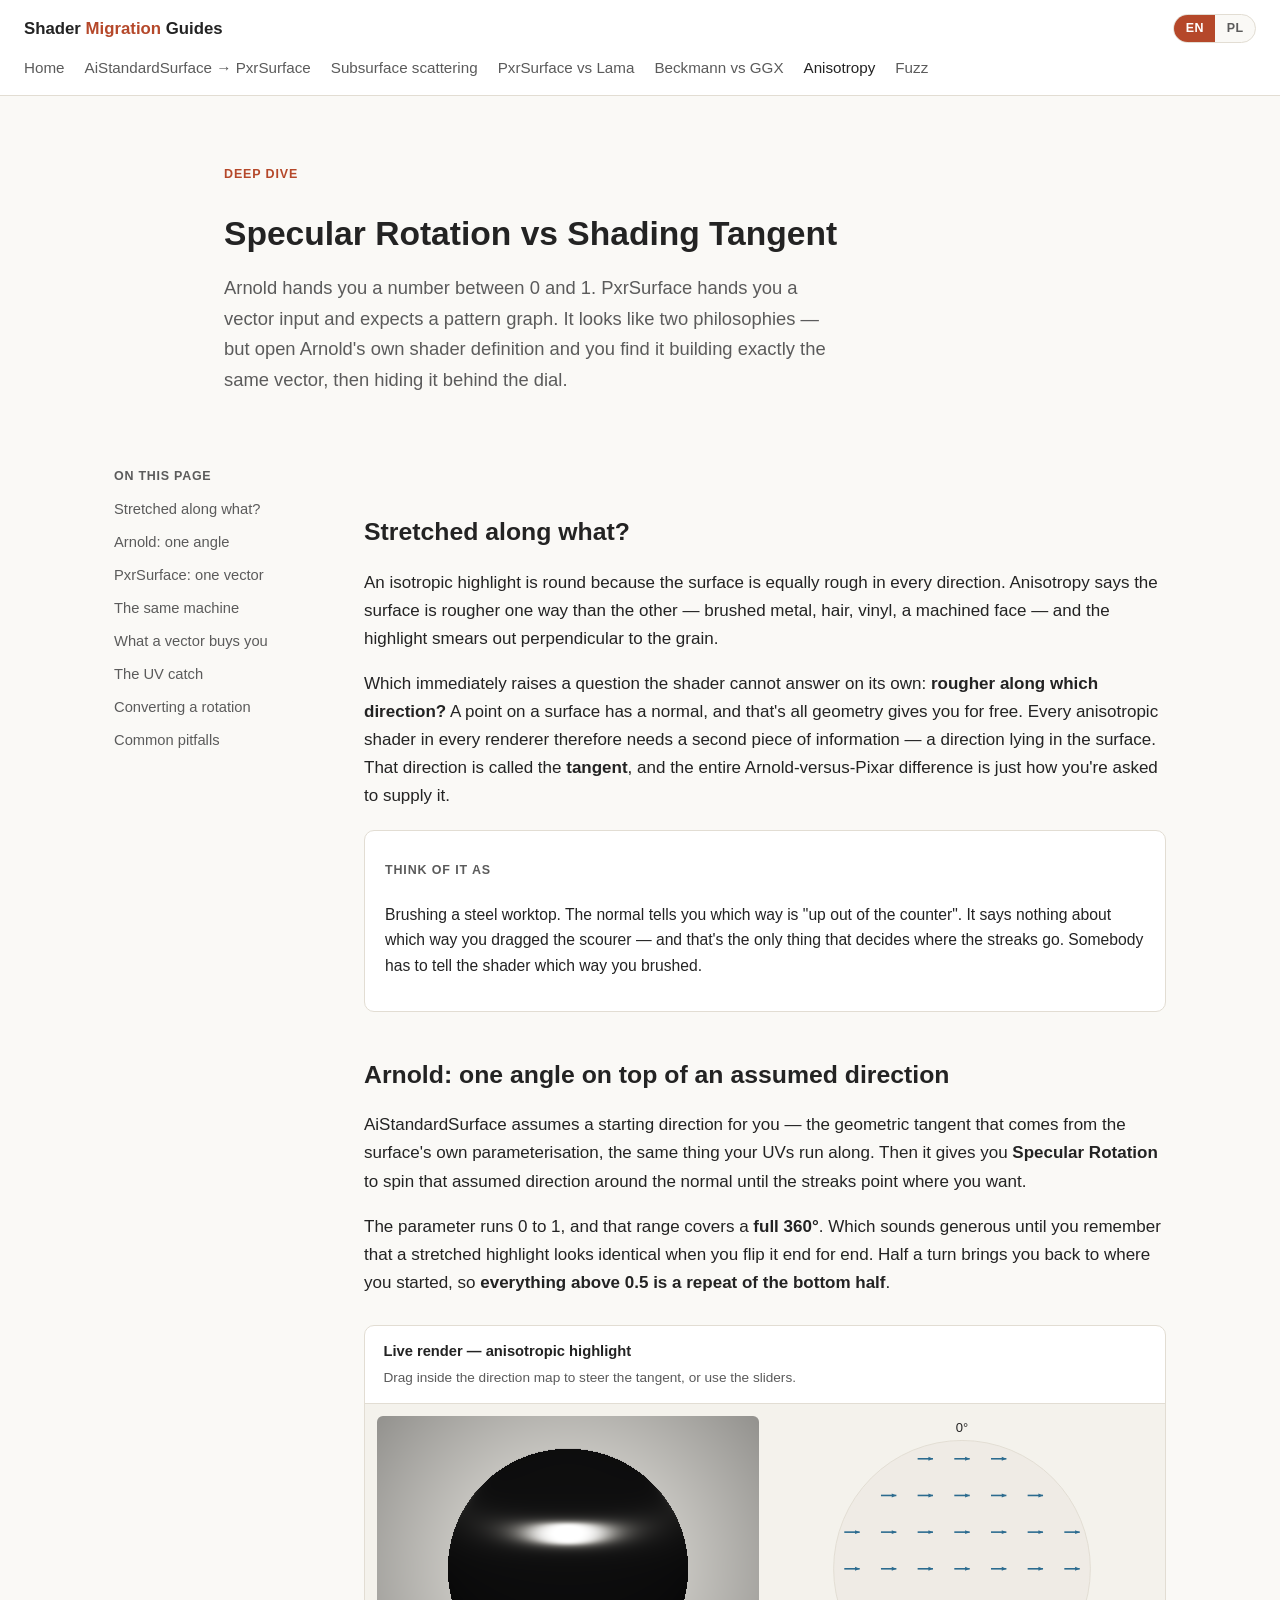
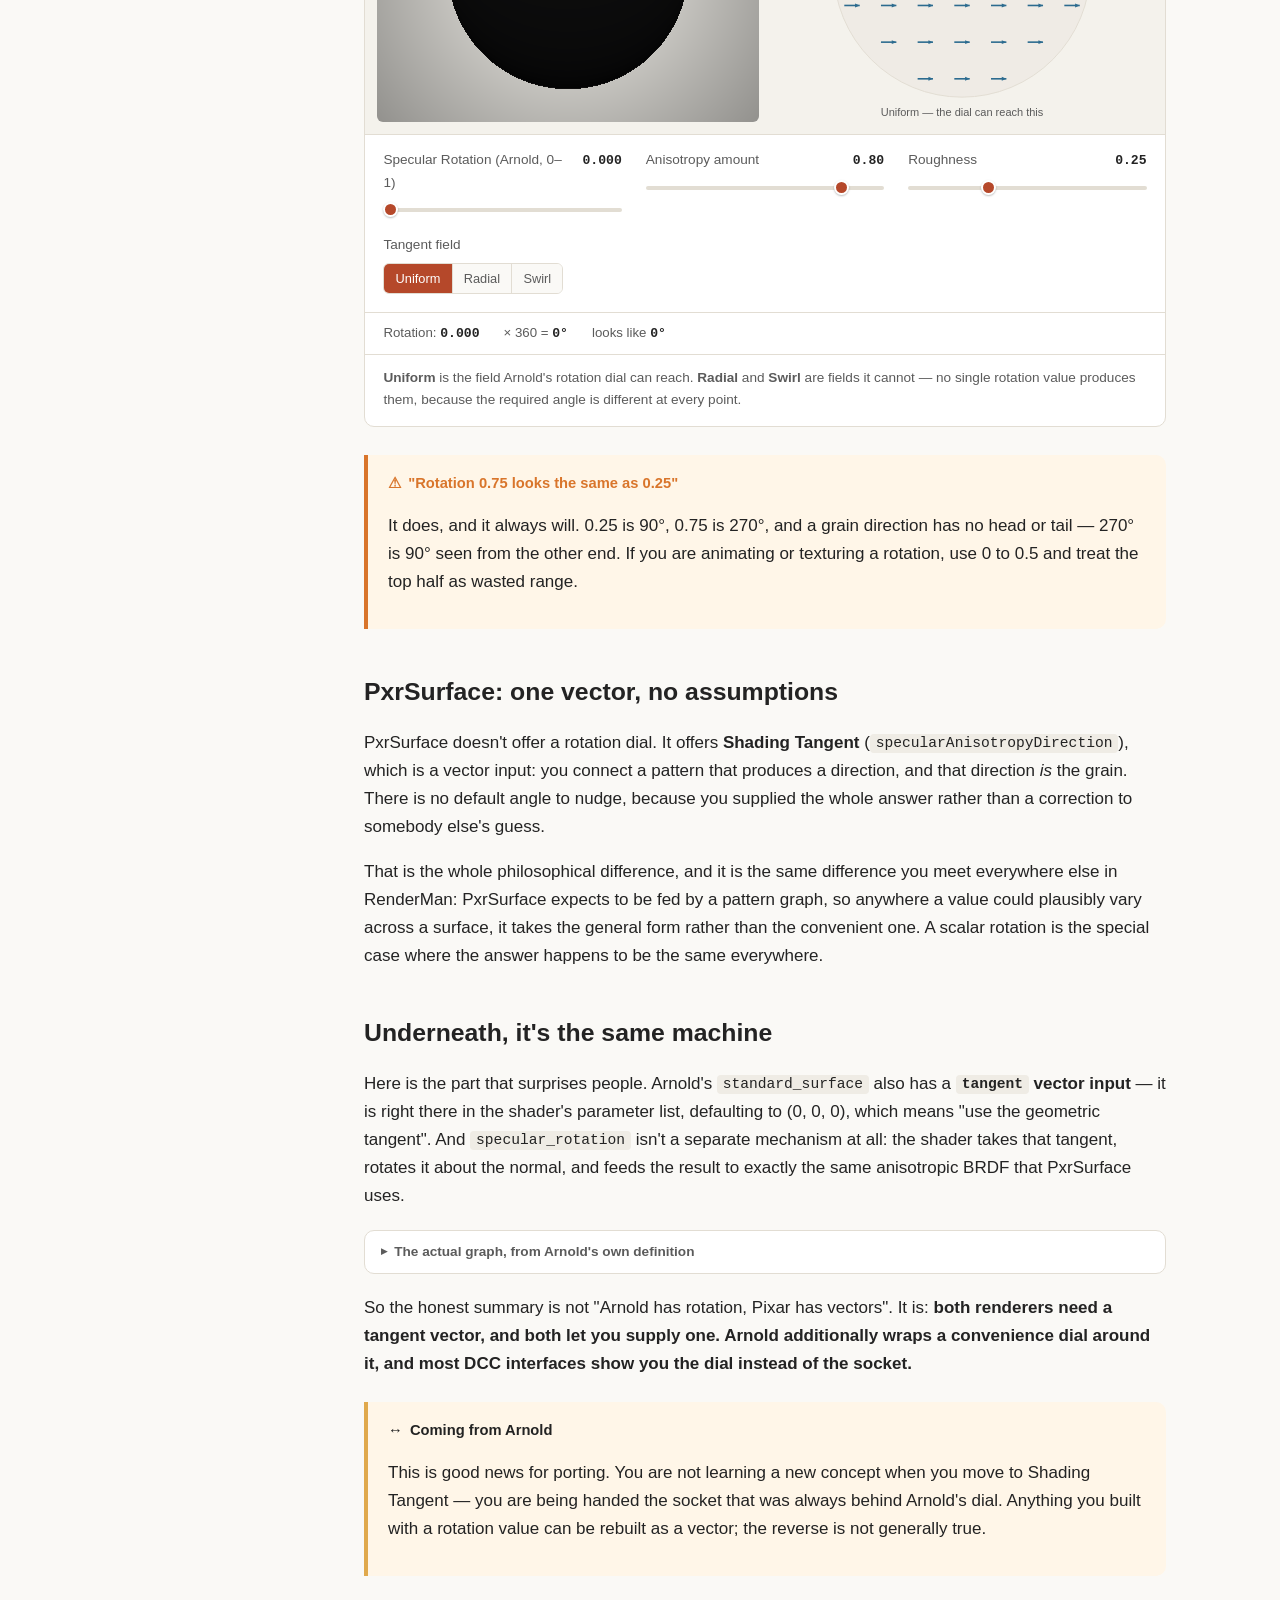
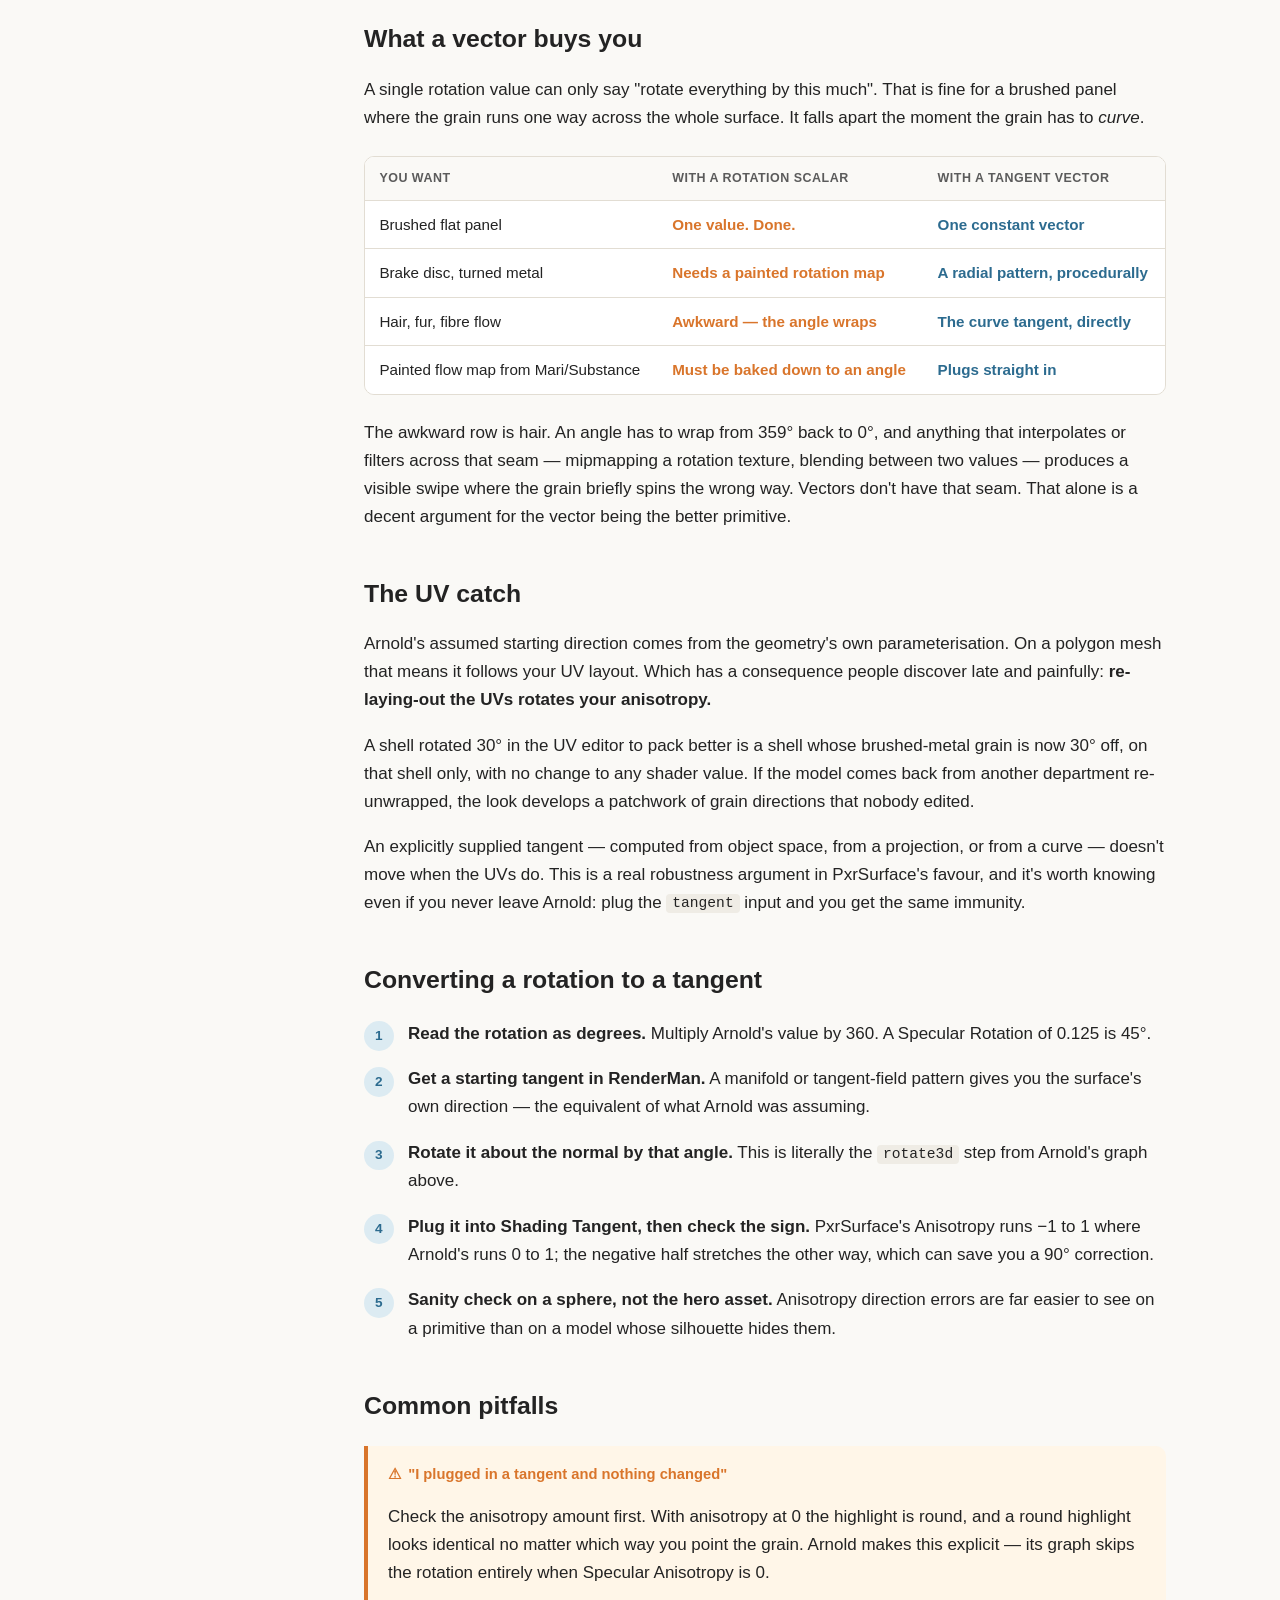
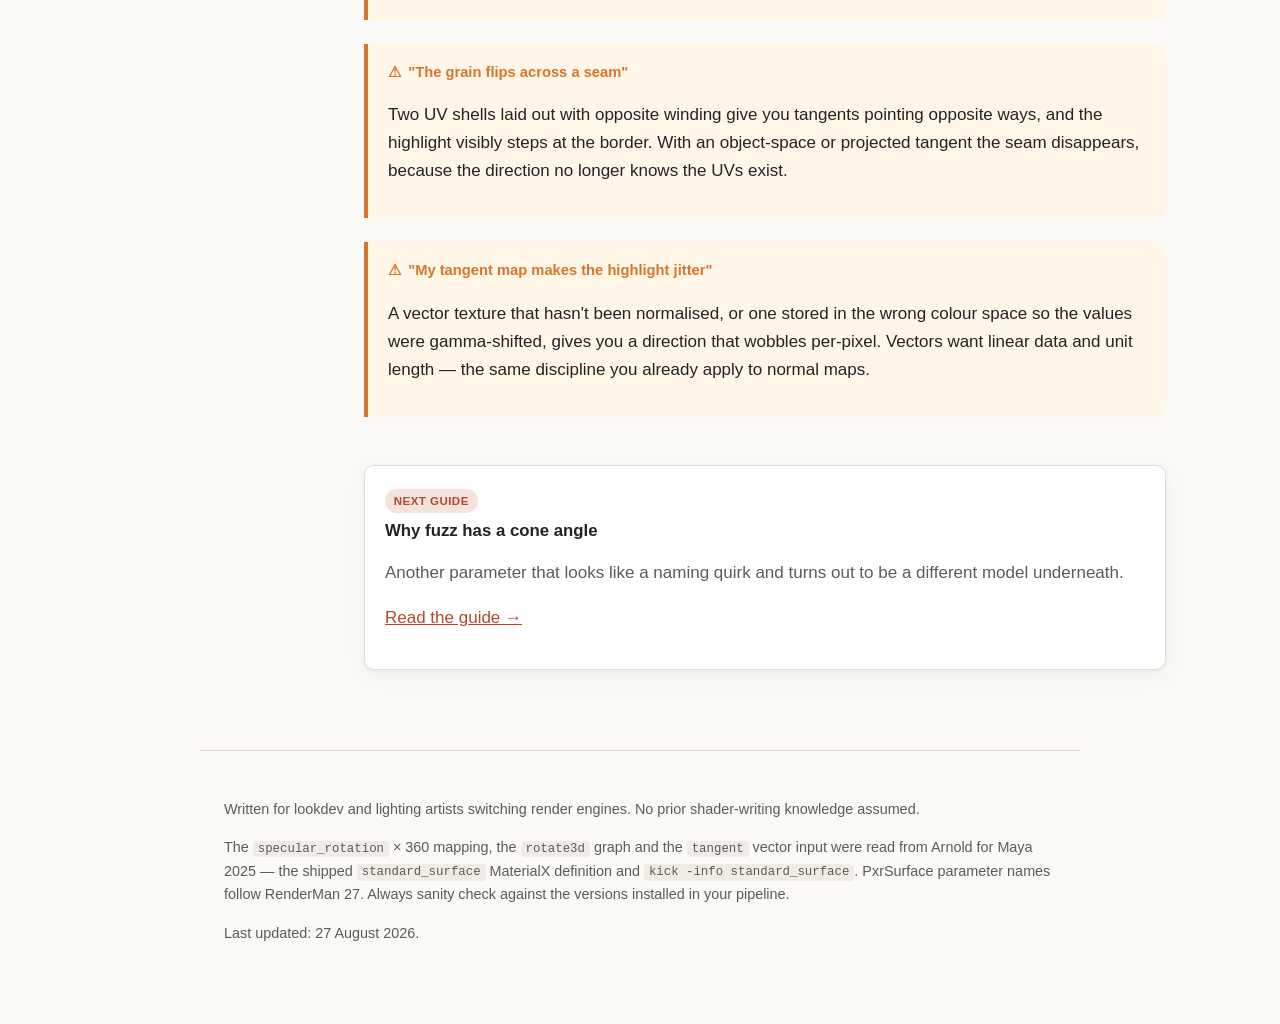
==== aniso.html @ 9253d84d "Add interactive WebGL/Canvas widgets across all guides, bilingual EN/PL deep dives Three new bilingu" ====
<!DOCTYPE html>
<html lang="en" data-lang="en">
<head>
<meta charset="UTF-8">
<meta name="viewport" content="width=device-width, initial-scale=1.0">
<title data-title-pl="Rotacja kontra styczna cieniowania">Specular Rotation vs Shading Tangent</title>
<meta name="description" content="Why Arnold gives you a Specular Rotation scalar and PxrSurface gives you a Shading Tangent vector — what each one can express, and why underneath they are the same mechanism.">
<link rel="stylesheet" href="assets/css/style.css">
<script>
(function () {
  var d = document.documentElement, l = null;
  try { l = new URLSearchParams(location.search).get('lang') || localStorage.getItem('rmg-lang'); } catch (e) {}
  if (l !== 'en' && l !== 'pl') l = (navigator.language || '').toLowerCase().indexOf('pl') === 0 ? 'pl' : 'en';
  d.setAttribute('data-lang', l); d.lang = l; d.classList.add('js');
})();
</script>
</head>
<body>

<nav class="topnav topnav--i18n">
  <a class="topnav__brand" href="index.html">Shader <span>Migration</span> Guides</a>
  <div class="topnav__links">
    <a href="index.html">Home</a>
    <a href="guide.html">AiStandardSurface → PxrSurface</a>
    <a href="sss.html">Subsurface scattering</a>
    <a href="lama.html">PxrSurface vs Lama</a>
    <a href="spec.html">Beckmann vs GGX</a>
    <a href="aniso.html" class="active">Anisotropy</a>
    <a href="fuzz.html">Fuzz</a>
  </div>
  <div class="lang-switch" role="group" aria-label="Language / Język">
    <button type="button" data-set-lang="en" class="is-active" aria-pressed="true">EN</button>
    <button type="button" data-set-lang="pl" aria-pressed="false">PL</button>
  </div>
</nav>

<header class="hero">
  <p class="section-kicker"><span lang="en">Deep dive</span><span lang="pl">Analiza</span></p>
  <h1><span lang="en">Specular Rotation vs Shading Tangent</span><span lang="pl">Specular Rotation kontra Shading Tangent</span></h1>
  <p class="lead" lang="en">
    Arnold hands you a number between 0 and 1. PxrSurface hands you a vector
    input and expects a pattern graph. It looks like two philosophies — but
    open Arnold's own shader definition and you find it building exactly the
    same vector, then hiding it behind the dial.
  </p>
  <p class="lead" lang="pl">
    Arnold daje ci liczbę od 0 do 1. PxrSurface daje wejście wektorowe
    i oczekuje grafu patternów. Wygląda to na dwie filozofie — ale otwórz
    definicję shadera Arnolda, a zobaczysz, że buduje dokładnie ten sam wektor,
    tylko chowa go za pokrętłem.
  </p>
</header>

<div class="guide-layout">
  <aside class="toc">
    <h2><span lang="en">On this page</span><span lang="pl">Na tej stronie</span></h2>
    <ol>
      <li><a href="#needs-a-direction"><span lang="en">Stretched along what?</span><span lang="pl">Rozciągnięty wzdłuż czego?</span></a></li>
      <li><a href="#arnold-way"><span lang="en">Arnold: one angle</span><span lang="pl">Arnold: jeden kąt</span></a></li>
      <li><a href="#pxr-way"><span lang="en">PxrSurface: one vector</span><span lang="pl">PxrSurface: jeden wektor</span></a></li>
      <li><a href="#same-machine"><span lang="en">The same machine</span><span lang="pl">Ta sama maszyneria</span></a></li>
      <li><a href="#what-a-vector-buys"><span lang="en">What a vector buys you</span><span lang="pl">Co daje wektor</span></a></li>
      <li><a href="#uv-dependence"><span lang="en">The UV catch</span><span lang="pl">Haczyk z UV</span></a></li>
      <li><a href="#converting"><span lang="en">Converting a rotation</span><span lang="pl">Przenoszenie rotacji</span></a></li>
      <li><a href="#pitfalls"><span lang="en">Common pitfalls</span><span lang="pl">Typowe pułapki</span></a></li>
    </ol>
  </aside>

  <main class="guide-content">

    <section id="needs-a-direction">
      <h2><span lang="en">Stretched along what?</span><span lang="pl">Rozciągnięty wzdłuż czego?</span></h2>

      <p lang="en">
        An isotropic highlight is round because the surface is equally rough in
        every direction. Anisotropy says the surface is rougher one way than
        the other — brushed metal, hair, vinyl, a machined face — and the
        highlight smears out perpendicular to the grain.
      </p>
      <p lang="pl">
        Rozbłysk izotropowy jest okrągły, bo powierzchnia jest tak samo
        chropowata w każdym kierunku. Anizotropia mówi, że powierzchnia jest
        bardziej chropowata w jedną stronę niż w drugą — szczotkowany metal,
        włosy, winyl, toczona powierzchnia — a rozbłysk rozmazuje się
        prostopadle do słojów.
      </p>

      <p lang="en">
        Which immediately raises a question the shader cannot answer on its
        own: <strong>rougher along which direction?</strong> A point on a
        surface has a normal, and that's all geometry gives you for free. Every
        anisotropic shader in every renderer therefore needs a second piece of
        information — a direction lying in the surface. That direction is
        called the <strong>tangent</strong>, and the entire Arnold-versus-Pixar
        difference is just how you're asked to supply it.
      </p>
      <p lang="pl">
        Co natychmiast rodzi pytanie, na które shader nie odpowie sam:
        <strong>bardziej chropowata wzdłuż którego kierunku?</strong> Punkt na
        powierzchni ma normalną i to wszystko, co geometria daje za darmo. Każdy
        anizotropowy shader w każdym rendererze potrzebuje więc drugiej
        informacji — kierunku leżącego w powierzchni. Ten kierunek nazywa się
        <strong>styczną</strong> (tangent), a cała różnica między Arnoldem
        a Pixarem sprowadza się do tego, jak masz go podać.
      </p>

      <div class="analogy">
        <p class="section-kicker"><span lang="en">Think of it as</span><span lang="pl">Pomyśl o tym tak</span></p>
        <p lang="en">
          Brushing a steel worktop. The normal tells you which way is "up out
          of the counter". It says nothing about which way you dragged the
          scourer — and that's the only thing that decides where the streaks
          go. Somebody has to tell the shader which way you brushed.
        </p>
        <p lang="pl">
          Szczotkowanie stalowego blatu. Normalna mówi, gdzie jest „w górę od
          blatu”. Nie mówi nic o tym, w którą stronę ciągnąłeś zmywak — a to
          jedyna rzecz decydująca, gdzie pójdą smugi. Ktoś musi powiedzieć
          shaderowi, w którą stronę szczotkowałeś.
        </p>
      </div>
    </section>

    <section id="arnold-way">
      <h2><span lang="en">Arnold: one angle on top of an assumed direction</span><span lang="pl">Arnold: jeden kąt na założonym kierunku</span></h2>

      <p lang="en">
        AiStandardSurface assumes a starting direction for you — the geometric
        tangent that comes from the surface's own parameterisation, the same
        thing your UVs run along. Then it gives you
        <strong>Specular Rotation</strong> to spin that assumed direction
        around the normal until the streaks point where you want.
      </p>
      <p lang="pl">
        AiStandardSurface zakłada za ciebie kierunek startowy — styczną
        geometryczną wynikającą z parametryzacji powierzchni, czyli to samo,
        wzdłuż czego biegną twoje UV. Potem daje ci
        <strong>Specular Rotation</strong>, żeby obrócić ten założony kierunek
        wokół normalnej, aż smugi pójdą tam, gdzie chcesz.
      </p>

      <p lang="en">
        The parameter runs 0 to 1, and that range covers a
        <strong>full 360°</strong>. Which sounds generous until you remember
        that a stretched highlight looks identical when you flip it end for
        end. Half a turn brings you back to where you started, so
        <strong>everything above 0.5 is a repeat of the bottom half</strong>.
      </p>
      <p lang="pl">
        Parametr biegnie od 0 do 1, a ten zakres pokrywa
        <strong>pełne 360°</strong>. Brzmi hojnie, dopóki nie przypomnisz sobie,
        że rozciągnięty rozbłysk wygląda identycznie po obróceniu go o pół
        obrotu. Połowa obrotu wraca do punktu wyjścia, więc
        <strong>wszystko powyżej 0.5 jest powtórką dolnej połowy</strong>.
      </p>

      <div class="viz">
        <div class="viz__head">
          <p class="viz__title"><span lang="en">Live render — anisotropic highlight</span><span lang="pl">Render na żywo — rozbłysk anizotropowy</span></p>
          <p class="viz__sub"><span lang="en">Drag inside the direction map to steer the tangent, or use the sliders.</span><span lang="pl">Przeciągnij po mapie kierunku, aby obrócić styczną, albo użyj suwaków.</span></p>
        </div>
        <div class="viz__stage viz__stage--split">
          <canvas id="aniso-ball" data-ratio="0.8"></canvas>
          <canvas id="aniso-field" data-ratio="0.8"></canvas>
        </div>
        <div class="viz__controls" id="aniso-ctl">
          <div class="ctl">
            <label class="ctl__label" for="anRot">
              <span><span lang="en">Specular Rotation (Arnold, 0–1)</span><span lang="pl">Specular Rotation (Arnold, 0–1)</span></span>
              <span class="ctl__value" data-value-for="anRot"></span>
            </label>
            <input type="range" id="anRot" min="0" max="1" step="0.005" value="0" data-fmt="3">
          </div>
          <div class="ctl">
            <label class="ctl__label" for="anAmount">
              <span><span lang="en">Anisotropy amount</span><span lang="pl">Siła anizotropii</span></span>
              <span class="ctl__value" data-value-for="anAmount"></span>
            </label>
            <input type="range" id="anAmount" min="0" max="0.95" step="0.01" value="0.8" data-fmt="2">
          </div>
          <div class="ctl">
            <label class="ctl__label" for="anRough">
              <span><span lang="en">Roughness</span><span lang="pl">Chropowatość</span></span>
              <span class="ctl__value" data-value-for="anRough"></span>
            </label>
            <input type="range" id="anRough" min="0.08" max="0.6" step="0.01" value="0.25" data-fmt="2">
          </div>
          <div class="ctl ctl--seg">
            <div class="ctl__label"><span><span lang="en">Tangent field</span><span lang="pl">Pole stycznych</span></span></div>
            <div class="seg" id="anField" data-value="uniform">
              <button type="button" data-val="uniform" class="is-active"><span lang="en">Uniform</span><span lang="pl">Jednorodne</span></button>
              <button type="button" data-val="radial"><span lang="en">Radial</span><span lang="pl">Promieniste</span></button>
              <button type="button" data-val="swirl"><span lang="en">Swirl</span><span lang="pl">Wirowe</span></button>
            </div>
          </div>
        </div>
        <div class="readout" id="aniso-readout"></div>
        <div class="viz__note">
          <p lang="en">
            <strong>Uniform</strong> is the field Arnold's rotation dial can
            reach. <strong>Radial</strong> and <strong>Swirl</strong> are fields
            it cannot — no single rotation value produces them, because the
            required angle is different at every point.
          </p>
          <p lang="pl">
            <strong>Jednorodne</strong> to pole, do którego pokrętło rotacji
            Arnolda potrafi dojść. <strong>Promieniste</strong> i
            <strong>wirowe</strong> to pola, do których nie potrafi — żadna
            pojedyncza wartość rotacji ich nie da, bo wymagany kąt jest inny
            w każdym punkcie.
          </p>
        </div>
      </div>

      <div class="callout callout--pitfall">
        <div class="callout__title">⚠ <span lang="en">"Rotation 0.75 looks the same as 0.25"</span><span lang="pl">„Rotacja 0.75 wygląda tak samo jak 0.25”</span></div>
        <p lang="en">
          It does, and it always will. 0.25 is 90°, 0.75 is 270°, and a grain
          direction has no head or tail — 270° is 90° seen from the other end.
          If you are animating or texturing a rotation, use 0 to 0.5 and treat
          the top half as wasted range.
        </p>
        <p lang="pl">
          I zawsze będzie. 0.25 to 90°, 0.75 to 270°, a kierunek słojów nie ma
          początku ani końca — 270° to 90° widziane z drugiej strony. Jeśli
          animujesz lub teksturujesz rotację, używaj 0 do 0.5 i traktuj górną
          połowę jako zmarnowany zakres.
        </p>
      </div>
    </section>

    <section id="pxr-way">
      <h2><span lang="en">PxrSurface: one vector, no assumptions</span><span lang="pl">PxrSurface: jeden wektor, bez założeń</span></h2>

      <p lang="en">
        PxrSurface doesn't offer a rotation dial. It offers
        <strong>Shading Tangent</strong> (<code>specularAnisotropyDirection</code>),
        which is a vector input: you connect a pattern that produces a
        direction, and that direction <em>is</em> the grain. There is no default
        angle to nudge, because you supplied the whole answer rather than a
        correction to somebody else's guess.
      </p>
      <p lang="pl">
        PxrSurface nie oferuje pokrętła rotacji. Oferuje
        <strong>Shading Tangent</strong> (<code>specularAnisotropyDirection</code>),
        czyli wejście wektorowe: podłączasz pattern produkujący kierunek i ten
        kierunek <em>jest</em> słojem. Nie ma domyślnego kąta do poprawienia, bo
        podałeś całą odpowiedź, a nie korektę do cudzego założenia.
      </p>

      <p lang="en">
        That is the whole philosophical difference, and it is the same
        difference you meet everywhere else in RenderMan: PxrSurface expects to
        be fed by a pattern graph, so anywhere a value could plausibly vary
        across a surface, it takes the general form rather than the convenient
        one. A scalar rotation is the special case where the answer happens to
        be the same everywhere.
      </p>
      <p lang="pl">
        To cała różnica filozoficzna i ta sama, którą spotykasz wszędzie indziej
        w RenderManie: PxrSurface zakłada, że karmi go graf patternów, więc
        wszędzie tam, gdzie wartość mogłaby sensownie zmieniać się po
        powierzchni, przyjmuje postać ogólną, a nie wygodną. Skalarna rotacja
        to przypadek szczególny, w którym odpowiedź akurat wszędzie jest taka
        sama.
      </p>
    </section>

    <section id="same-machine">
      <h2><span lang="en">Underneath, it's the same machine</span><span lang="pl">Pod spodem to ta sama maszyneria</span></h2>

      <p lang="en">
        Here is the part that surprises people. Arnold's
        <code>standard_surface</code> also has a
        <strong><code>tangent</code> vector input</strong> — it is right there
        in the shader's parameter list, defaulting to (0, 0, 0), which means
        "use the geometric tangent". And <code>specular_rotation</code> isn't a
        separate mechanism at all: the shader takes that tangent, rotates it
        about the normal, and feeds the result to exactly the same anisotropic
        BRDF that PxrSurface uses.
      </p>
      <p lang="pl">
        Oto część, która ludzi zaskakuje. <code>standard_surface</code>
        Arnolda też ma <strong>wejście wektorowe <code>tangent</code></strong> —
        jest wprost na liście parametrów shadera, domyślnie (0, 0, 0), co
        znaczy „użyj styczne geometrycznej”. A <code>specular_rotation</code>
        wcale nie jest osobnym mechanizmem: shader bierze tę styczną, obraca ją
        wokół normalnej i podaje wynik dokładnie temu samemu anizotropowemu
        BRDF, którego używa PxrSurface.
      </p>

      <details class="math">
        <summary><span lang="en">The actual graph, from Arnold's own definition</span><span lang="pl">Prawdziwy graf, z definicji Arnolda</span></summary>
        <div class="formula">tangent_rotate_degree = specular_rotation × 360

tangent_rotate       = rotate3d( in     = tangent,
                                 amount = tangent_rotate_degree,
                                 axis   = normal )

main_tangent         = ifgreater( specular_anisotropy &gt; 0 )
                         ? normalize( tangent_rotate )
                         : tangent</div>
        <p class="formula-where" lang="en">
          Taken from the <code>standard_surface</code> MaterialX node definition
          shipped with Arnold for Maya 2025. The equivalent PxrSurface setup is
          the middle line on its own: build the vector, plug it into Shading
          Tangent. Note also the last line — when
          <strong>Specular Anisotropy is 0, the rotation is bypassed
          entirely</strong>.
        </p>
        <p class="formula-where" lang="pl">
          Zaczerpnięte z definicji węzła MaterialX <code>standard_surface</code>
          dostarczanej z Arnoldem dla Maya 2025. Odpowiednik w PxrSurface to
          sama środkowa linia: zbuduj wektor, podłącz go do Shading Tangent.
          Zwróć też uwagę na ostatnią linię — gdy
          <strong>Specular Anisotropy wynosi 0, rotacja jest całkowicie
          pomijana</strong>.
        </p>
      </details>

      <p lang="en">
        So the honest summary is not "Arnold has rotation, Pixar has vectors".
        It is: <strong>both renderers need a tangent vector, and both let you
        supply one. Arnold additionally wraps a convenience dial around it,
        and most DCC interfaces show you the dial instead of the socket.</strong>
      </p>
      <p lang="pl">
        Uczciwe podsumowanie nie brzmi więc „Arnold ma rotację, Pixar wektory”.
        Brzmi: <strong>oba renderery potrzebują wektora stycznej i oba pozwalają
        go podać. Arnold dodatkowo owija to pokrętłem dla wygody, a większość
        interfejsów DCC pokazuje ci pokrętło zamiast gniazda.</strong>
      </p>

      <div class="callout">
        <div class="callout__title">↔ <span lang="en">Coming from Arnold</span><span lang="pl">Przesiadka z Arnolda</span></div>
        <p lang="en">
          This is good news for porting. You are not learning a new concept
          when you move to Shading Tangent — you are being handed the socket
          that was always behind Arnold's dial. Anything you built with a
          rotation value can be rebuilt as a vector; the reverse is not
          generally true.
        </p>
        <p lang="pl">
          To dobra wiadomość przy przenoszeniu. Przechodząc na Shading Tangent
          nie uczysz się nowego pojęcia — dostajesz gniazdo, które zawsze było
          za pokrętłem Arnolda. Wszystko, co zbudowałeś wartością rotacji, da
          się odtworzyć wektorem; w drugą stronę zwykle nie.
        </p>
      </div>
    </section>

    <section id="what-a-vector-buys">
      <h2><span lang="en">What a vector buys you</span><span lang="pl">Co daje wektor</span></h2>

      <p lang="en">
        A single rotation value can only say "rotate everything by this much".
        That is fine for a brushed panel where the grain runs one way across
        the whole surface. It falls apart the moment the grain has to
        <em>curve</em>.
      </p>
      <p lang="pl">
        Pojedyncza wartość rotacji może powiedzieć tylko „obróć wszystko o tyle”.
        To wystarcza przy szczotkowanym panelu, gdzie słoje biegną w jedną
        stronę po całej powierzchni. Rozsypuje się w chwili, gdy słoje muszą
        się <em>zakrzywić</em>.
      </p>

      <div class="table-scroll">
        <table>
          <thead>
            <tr>
              <th><span lang="en">You want</span><span lang="pl">Chcesz</span></th>
              <th><span lang="en">With a rotation scalar</span><span lang="pl">Skalarem rotacji</span></th>
              <th><span lang="en">With a tangent vector</span><span lang="pl">Wektorem stycznej</span></th>
            </tr>
          </thead>
          <tbody>
            <tr>
              <td><span lang="en">Brushed flat panel</span><span lang="pl">Szczotkowany płaski panel</span></td>
              <td class="col-arnold"><span lang="en">One value. Done.</span><span lang="pl">Jedna wartość. Gotowe.</span></td>
              <td class="col-pxr"><span lang="en">One constant vector</span><span lang="pl">Jeden stały wektor</span></td>
            </tr>
            <tr>
              <td><span lang="en">Brake disc, turned metal</span><span lang="pl">Tarcza hamulcowa, toczony metal</span></td>
              <td class="col-arnold"><span lang="en">Needs a painted rotation map</span><span lang="pl">Wymaga malowanej mapy rotacji</span></td>
              <td class="col-pxr"><span lang="en">A radial pattern, procedurally</span><span lang="pl">Pattern promienisty, proceduralnie</span></td>
            </tr>
            <tr>
              <td><span lang="en">Hair, fur, fibre flow</span><span lang="pl">Włosy, futro, przepływ włókien</span></td>
              <td class="col-arnold"><span lang="en">Awkward — the angle wraps</span><span lang="pl">Niewygodnie — kąt się zawija</span></td>
              <td class="col-pxr"><span lang="en">The curve tangent, directly</span><span lang="pl">Styczna krzywej, wprost</span></td>
            </tr>
            <tr>
              <td><span lang="en">Painted flow map from Mari/Substance</span><span lang="pl">Malowana mapa przepływu z Mari/Substance</span></td>
              <td class="col-arnold"><span lang="en">Must be baked down to an angle</span><span lang="pl">Trzeba zapiec do kąta</span></td>
              <td class="col-pxr"><span lang="en">Plugs straight in</span><span lang="pl">Podłącza się wprost</span></td>
            </tr>
          </tbody>
        </table>
      </div>

      <p lang="en">
        The awkward row is hair. An angle has to wrap from 359° back to 0°, and
        anything that interpolates or filters across that seam — mipmapping a
        rotation texture, blending between two values — produces a visible
        swipe where the grain briefly spins the wrong way. Vectors don't have
        that seam. That alone is a decent argument for the vector being the
        better primitive.
      </p>
      <p lang="pl">
        Niewygodny wiersz to włosy. Kąt musi zawinąć się z 359° z powrotem do
        0°, a wszystko, co interpoluje lub filtruje przez ten szew —
        mipmapowanie tekstury rotacji, blendowanie dwóch wartości — daje
        widoczne przetarcie, gdzie słoje na moment kręcą się w złą stronę.
        Wektory nie mają takiego szwu. Już samo to jest niezłym argumentem za
        tym, że wektor jest lepszym prymitywem.
      </p>
    </section>

    <section id="uv-dependence">
      <h2><span lang="en">The UV catch</span><span lang="pl">Haczyk z UV</span></h2>

      <p lang="en">
        Arnold's assumed starting direction comes from the geometry's own
        parameterisation. On a polygon mesh that means it follows your UV
        layout. Which has a consequence people discover late and painfully:
        <strong>re-laying-out the UVs rotates your anisotropy.</strong>
      </p>
      <p lang="pl">
        Założony kierunek startowy Arnolda pochodzi z parametryzacji samej
        geometrii. Na siatce wielokątowej oznacza to, że idzie za twoim
        rozłożeniem UV. Ma to konsekwencję, którą ludzie odkrywają późno
        i boleśnie: <strong>przerobienie UV obraca twoją anizotropię.</strong>
      </p>

      <p lang="en">
        A shell rotated 30° in the UV editor to pack better is a shell whose
        brushed-metal grain is now 30° off, on that shell only, with no change
        to any shader value. If the model comes back from another department
        re-unwrapped, the look develops a patchwork of grain directions that
        nobody edited.
      </p>
      <p lang="pl">
        Wyspa obrócona o 30° w edytorze UV dla lepszego upakowania to wyspa,
        której słoje szczotkowanego metalu są teraz przekręcone o 30° — tylko na
        niej i bez zmiany jakiejkolwiek wartości w shaderze. Jeśli model wraca
        z innego działu po ponownym rozwinięciu, look dostaje patchwork
        kierunków, których nikt nie edytował.
      </p>

      <p lang="en">
        An explicitly supplied tangent — computed from object space, from a
        projection, or from a curve — doesn't move when the UVs do. This is a
        real robustness argument in PxrSurface's favour, and it's worth
        knowing even if you never leave Arnold: plug the
        <code>tangent</code> input and you get the same immunity.
      </p>
      <p lang="pl">
        Jawnie podana styczna — liczona z przestrzeni obiektu, z projekcji albo
        z krzywej — nie rusza się, gdy ruszają się UV. To realny argument za
        odpornością PxrSurface i warto go znać, nawet jeśli nigdy nie odejdziesz
        od Arnolda: podłącz wejście <code>tangent</code>, a dostaniesz tę samą
        odporność.
      </p>
    </section>

    <section id="converting">
      <h2><span lang="en">Converting a rotation to a tangent</span><span lang="pl">Przenoszenie rotacji na styczną</span></h2>

      <ol class="steps">
        <li>
          <strong lang="en">Read the rotation as degrees.</strong>
          <strong lang="pl">Odczytaj rotację jako stopnie.</strong>
          <span lang="en">Multiply Arnold's value by 360. A Specular Rotation of 0.125 is 45°.</span>
          <span lang="pl">Pomnóż wartość z Arnolda przez 360. Specular Rotation 0.125 to 45°.</span>
        </li>
        <li>
          <strong lang="en">Get a starting tangent in RenderMan.</strong>
          <strong lang="pl">Zdobądź styczną startową w RenderManie.</strong>
          <span lang="en">A manifold or tangent-field pattern gives you the surface's own direction — the equivalent of what Arnold was assuming.</span>
          <span lang="pl">Pattern manifoldu lub pola stycznych da ci własny kierunek powierzchni — odpowiednik tego, co Arnold zakładał.</span>
        </li>
        <li>
          <strong lang="en">Rotate it about the normal by that angle.</strong>
          <strong lang="pl">Obróć ją wokół normalnej o ten kąt.</strong>
          <span lang="en">This is literally the <code>rotate3d</code> step from Arnold's graph above.</span>
          <span lang="pl">To dosłownie krok <code>rotate3d</code> z grafu Arnolda powyżej.</span>
        </li>
        <li>
          <strong lang="en">Plug it into Shading Tangent, then check the sign.</strong>
          <strong lang="pl">Podłącz do Shading Tangent i sprawdź znak.</strong>
          <span lang="en">PxrSurface's Anisotropy runs −1 to 1 where Arnold's runs 0 to 1; the negative half stretches the other way, which can save you a 90° correction.</span>
          <span lang="pl">Anisotropy w PxrSurface biegnie od −1 do 1, a w Arnoldzie od 0 do 1; ujemna połowa rozciąga w drugą stronę, co potrafi oszczędzić poprawkę o 90°.</span>
        </li>
        <li>
          <strong lang="en">Sanity check on a sphere, not the hero asset.</strong>
          <strong lang="pl">Sprawdź na kuli, nie na finalnym assecie.</strong>
          <span lang="en">Anisotropy direction errors are far easier to see on a primitive than on a model whose silhouette hides them.</span>
          <span lang="pl">Błędy kierunku anizotropii dużo łatwiej zobaczyć na prymitywie niż na modelu, którego sylwetka je ukrywa.</span>
        </li>
      </ol>
    </section>

    <section id="pitfalls">
      <h2><span lang="en">Common pitfalls</span><span lang="pl">Typowe pułapki</span></h2>

      <div class="callout callout--pitfall">
        <div class="callout__title">⚠ <span lang="en">"I plugged in a tangent and nothing changed"</span><span lang="pl">„Podłączyłem styczną i nic się nie zmieniło”</span></div>
        <p lang="en">
          Check the anisotropy amount first. With anisotropy at 0 the highlight
          is round, and a round highlight looks identical no matter which way
          you point the grain. Arnold makes this explicit — its graph skips the
          rotation entirely when Specular Anisotropy is 0.
        </p>
        <p lang="pl">
          Sprawdź najpierw siłę anizotropii. Przy anizotropii równej 0 rozbłysk
          jest okrągły, a okrągły rozbłysk wygląda identycznie niezależnie od
          kierunku słojów. Arnold robi to wprost — jego graf całkowicie pomija
          rotację, gdy Specular Anisotropy wynosi 0.
        </p>
      </div>

      <div class="callout callout--pitfall">
        <div class="callout__title">⚠ <span lang="en">"The grain flips across a seam"</span><span lang="pl">„Słoje przeskakują na szwie”</span></div>
        <p lang="en">
          Two UV shells laid out with opposite winding give you tangents
          pointing opposite ways, and the highlight visibly steps at the border.
          With an object-space or projected tangent the seam disappears,
          because the direction no longer knows the UVs exist.
        </p>
        <p lang="pl">
          Dwie wyspy UV rozłożone z przeciwnym zwrotem dają styczne skierowane
          w przeciwne strony, a rozbłysk widocznie przeskakuje na granicy. Przy
          stycznej z przestrzeni obiektu albo z projekcji szew znika, bo
          kierunek przestaje wiedzieć, że UV w ogóle istnieją.
        </p>
      </div>

      <div class="callout callout--pitfall">
        <div class="callout__title">⚠ <span lang="en">"My tangent map makes the highlight jitter"</span><span lang="pl">„Moja mapa stycznych powoduje migotanie rozbłysku”</span></div>
        <p lang="en">
          A vector texture that hasn't been normalised, or one stored in the
          wrong colour space so the values were gamma-shifted, gives you a
          direction that wobbles per-pixel. Vectors want linear data and unit
          length — the same discipline you already apply to normal maps.
        </p>
        <p lang="pl">
          Tekstura wektorowa bez normalizacji albo zapisana w złej przestrzeni
          barw, przez co wartości przesunęła gamma, daje kierunek chwiejący się
          piksel po pikselu. Wektory potrzebują danych liniowych i jednostkowej
          długości — tej samej dyscypliny, którą stosujesz już do map
          normalnych.
        </p>
      </div>
    </section>

    <div class="card card--trailing">
      <span class="badge"><span lang="en">Next guide</span><span lang="pl">Następny przewodnik</span></span>
      <h3><span lang="en">Why fuzz has a cone angle</span><span lang="pl">Dlaczego fuzz ma kąt stożka</span></h3>
      <p class="muted" lang="en">
        Another parameter that looks like a naming quirk and turns out to be a
        different model underneath.
      </p>
      <p class="muted" lang="pl">
        Kolejny parametr, który wygląda na dziwactwo nazewnicze, a okazuje się
        innym modelem pod spodem.
      </p>
      <p><a href="fuzz.html"><span lang="en">Read the guide →</span><span lang="pl">Przeczytaj przewodnik →</span></a></p>
    </div>

  </main>
</div>

<footer>
  <p lang="en">
    Written for lookdev and lighting artists switching render engines. No prior
    shader-writing knowledge assumed.
  </p>
  <p lang="pl">
    Napisane dla artystów lookdev i światła zmieniających silnik renderujący.
    Nie zakłada wcześniejszej znajomości pisania shaderów.
  </p>
  <p lang="en">
    The <code>specular_rotation</code> × 360 mapping, the <code>rotate3d</code>
    graph and the <code>tangent</code> vector input were read from Arnold for
    Maya 2025 — the shipped <code>standard_surface</code> MaterialX definition
    and <code>kick -info standard_surface</code>. PxrSurface parameter names
    follow RenderMan 27. Always sanity check against the versions installed in
    your pipeline.
  </p>
  <p lang="pl">
    Mapowanie <code>specular_rotation</code> × 360, graf <code>rotate3d</code>
    i wejście wektorowe <code>tangent</code> odczytano z Arnolda dla Maya 2025 —
    z dostarczanej definicji MaterialX <code>standard_surface</code> oraz
    z <code>kick -info standard_surface</code>. Nazwy parametrów PxrSurface są
    zgodne z RenderMan 27. Zawsze sprawdź je względem wersji zainstalowanych
    w twoim pipelinie.
  </p>
  <p class="muted"><span lang="en">Last updated: 27 August 2026.</span><span lang="pl">Ostatnia aktualizacja: 27 sierpnia 2026.</span></p>
</footer>

<script type="module" src="assets/js/aniso.js"></script>
</body>
</html>
---- assets/css/style.css ----
/* ---------- Design tokens ---------- */
:root {
  --bg: #faf9f6;
  --bg-elevated: #ffffff;
  --text: #232323;
  --text-muted: #5b5b5b;
  --border: #e2ddd3;
  --accent: #b5482a;       /* warm terracotta - primary accent */
  --accent-soft: #f3e3db;

  --arnold: #d9752b;       /* "coming from" side */
  --arnold-soft: #fbe9d9;
  --pxr: #2c6b8f;          /* "going to" side */
  --pxr-soft: #dcebf2;

  --callout-bg: #fff6e8;
  --callout-border: #e0a94c;

  --code-bg: #efece5;

  /* Visualisation series - NOT renderer-aligned, unlike --arnold/--pxr */
  --viz-a: #7d4a9e;        /* model A - Beckmann */
  --viz-a-soft: #ece0f4;
  --viz-b: #2f8f6b;        /* model B - GGX */
  --viz-b-soft: #d9f0e6;
  --viz-grid: #ddd8ce;
  --viz-bg: #f4f2ec;

  --radius: 10px;
  --shadow: 0 1px 3px rgba(0,0,0,0.06), 0 6px 20px rgba(0,0,0,0.04);
}

@media (prefers-color-scheme: dark) {
  :root {
    --bg: #1b1a17;
    --bg-elevated: #242320;
    --text: #ece8e0;
    --text-muted: #b3ac9e;
    --border: #3a3833;
    --accent: #e08a63;
    --accent-soft: #3a2a22;

    --arnold: #e6944e;
    --arnold-soft: #3a2c1c;
    --pxr: #6fb3d8;
    --pxr-soft: #1f3440;

    --callout-bg: #332b18;
    --callout-border: #a97f34;

    --code-bg: #2c2a25;
    --shadow: 0 1px 3px rgba(0,0,0,0.3), 0 6px 20px rgba(0,0,0,0.25);

    --viz-a: #c39ade;
    --viz-a-soft: #2f2338;
    --viz-b: #6fd4aa;
    --viz-b-soft: #1c3830;
    --viz-grid: #403d36;
    --viz-bg: #201f1c;
  }
}

* { box-sizing: border-box; }

html { scroll-behavior: smooth; }

body {
  margin: 0;
  background: var(--bg);
  color: var(--text);
  font-family: -apple-system, "Segoe UI", Roboto, Helvetica, Arial, sans-serif;
  line-height: 1.65;
  font-size: 17px;
}

img { max-width: 100%; }

a { color: var(--accent); }

/* ---------- Top nav ---------- */
.topnav {
  position: sticky;
  top: 0;
  z-index: 50;
  display: flex;
  align-items: center;
  justify-content: space-between;
  gap: 0.75rem 1rem;
  padding: 0.9rem 1.5rem;
  background: var(--bg-elevated);
  border-bottom: 1px solid var(--border);
  flex-wrap: wrap;
}

.topnav__brand {
  font-weight: 700;
  text-decoration: none;
  color: var(--text);
  font-size: 1.05rem;
}

.topnav__brand span { color: var(--accent); }

.topnav__links {
  display: flex;
  gap: 1.25rem;
  font-size: 0.95rem;
  flex-wrap: wrap;
}

.topnav__links a {
  color: var(--text-muted);
  text-decoration: none;
}

.topnav__links a:hover,
.topnav__links a.active { color: var(--text); }

.topnav__links a.disabled {
  color: var(--text-muted);
  opacity: 0.55;
  pointer-events: none;
}

/* ---------- Layout shells ---------- */
.page {
  max-width: 880px;
  margin: 0 auto;
  padding: 2.5rem 1.5rem 5rem;
}

.hero {
  max-width: 880px;
  margin: 0 auto;
  padding: 3.5rem 1.5rem 1.5rem;
}

.hero h1 {
  font-size: 2.1rem;
  margin-bottom: 0.6rem;
}

.hero p.lead {
  font-size: 1.15rem;
  color: var(--text-muted);
  max-width: 60ch;
}

.guide-layout {
  max-width: 1100px;
  margin: 0 auto;
  padding: 2rem 1.5rem 5rem;
  display: grid;
  grid-template-columns: 210px minmax(0, 1fr);
  gap: 2.5rem;
  align-items: start;
}

.toc {
  position: sticky;
  top: 4.5rem;
  font-size: 0.92rem;
}

.toc h2 {
  font-size: 0.78rem;
  text-transform: uppercase;
  letter-spacing: 0.06em;
  color: var(--text-muted);
  margin: 0 0 0.75rem;
}

.toc ol {
  list-style: none;
  padding: 0;
  margin: 0;
  display: flex;
  flex-direction: column;
  gap: 0.55rem;
}

.toc a {
  text-decoration: none;
  color: var(--text-muted);
}

.toc a:hover { color: var(--accent); }

.guide-content { min-width: 0; }

@media (max-width: 800px) {
  .guide-layout { grid-template-columns: 1fr; }
  .toc { position: static; border-bottom: 1px solid var(--border); padding-bottom: 1.25rem; margin-bottom: 0.5rem; }
  .toc ol { flex-direction: row; flex-wrap: wrap; gap: 0.5rem 1rem; }
}

/* ---------- Typography helpers ---------- */
h1, h2, h3 { line-height: 1.25; }
h2 { font-size: 1.55rem; margin-top: 3rem; }
h3 { font-size: 1.15rem; margin-top: 2rem; color: var(--text); }

.section-kicker {
  display: inline-block;
  font-size: 0.78rem;
  text-transform: uppercase;
  letter-spacing: 0.07em;
  color: var(--accent);
  font-weight: 700;
  margin-bottom: 0.35rem;
}

.muted { color: var(--text-muted); }

code {
  background: var(--code-bg);
  border-radius: 4px;
  padding: 0.1em 0.4em;
  font-family: "SF Mono", Menlo, Consolas, "Liberation Mono", monospace;
  font-size: 0.86em;
  word-break: break-word;
}

td code, th code { font-size: 0.82em; }

/* ---------- Cards / grid ---------- */
.card-grid {
  display: grid;
  grid-template-columns: repeat(auto-fit, minmax(220px, 1fr));
  gap: 1rem;
  margin: 1.75rem 0;
}

.card {
  background: var(--bg-elevated);
  border: 1px solid var(--border);
  border-radius: var(--radius);
  padding: 1.25rem;
  box-shadow: var(--shadow);
}

.card h3 { margin-top: 0; font-size: 1.05rem; }

.card.card--soon {
  opacity: 0.75;
  border-style: dashed;
}

.card--trailing { margin-top: 3rem; }

.badge {
  display: inline-block;
  font-size: 0.72rem;
  text-transform: uppercase;
  letter-spacing: 0.04em;
  background: var(--accent-soft);
  color: var(--accent);
  padding: 0.15rem 0.55rem;
  border-radius: 999px;
  font-weight: 700;
  margin-bottom: 0.5rem;
}

/* ---------- Tables ---------- */
.table-scroll {
  overflow-x: auto;
  margin: 1.5rem 0;
  border: 1px solid var(--border);
  border-radius: var(--radius);
}

table {
  border-collapse: collapse;
  width: 100%;
  min-width: 640px;
  font-size: 0.95rem;
  background: var(--bg-elevated);
}

th, td {
  text-align: left;
  padding: 0.7rem 0.9rem;
  border-bottom: 1px solid var(--border);
  vertical-align: top;
}

thead th {
  background: var(--bg);
  font-size: 0.78rem;
  text-transform: uppercase;
  letter-spacing: 0.04em;
  color: var(--text-muted);
  position: sticky;
  top: 0;
}

tbody tr:last-child td { border-bottom: none; }

td.col-arnold { color: var(--arnold); font-weight: 600; }
td.col-pxr { color: var(--pxr); font-weight: 600; }

/* ---------- Callouts ---------- */
.callout {
  background: var(--callout-bg);
  border-left: 4px solid var(--callout-border);
  border-radius: 0 var(--radius) var(--radius) 0;
  padding: 1rem 1.25rem;
  margin: 1.5rem 0;
}

.callout__title {
  font-weight: 700;
  font-size: 0.92rem;
  margin-bottom: 0.35rem;
  display: flex;
  align-items: center;
  gap: 0.45rem;
}

.callout p:last-child { margin-bottom: 0; }

.callout--pitfall { border-left-color: var(--arnold); }
.callout--pitfall .callout__title { color: var(--arnold); }

/* ---------- Analogy box ---------- */
.analogy {
  background: var(--bg-elevated);
  border: 1px solid var(--border);
  border-radius: var(--radius);
  padding: 1rem 1.25rem;
  margin: 1.25rem 0;
  font-size: 0.98rem;
}

.analogy .section-kicker { color: var(--text-muted); }

/* ---------- Numbered conversion checklist ---------- */
.steps {
  counter-reset: step;
  list-style: none;
  padding: 0;
  margin: 1.5rem 0;
}

.steps li {
  counter-increment: step;
  position: relative;
  padding: 0 0 0 2.75rem;
  margin-bottom: 1.1rem;
}

.steps li::before {
  content: counter(step);
  position: absolute;
  left: 0;
  top: 0.1rem;
  width: 1.85rem;
  height: 1.85rem;
  border-radius: 999px;
  background: var(--pxr-soft);
  color: var(--pxr);
  font-weight: 700;
  font-size: 0.85rem;
  display: flex;
  align-items: center;
  justify-content: center;
}

/* ---------- Roughness gradient bar ---------- */
.slider-viz { margin: 1.25rem 0 1.75rem; }

.slider-viz__bar {
  height: 34px;
  border-radius: 999px;
  background: linear-gradient(90deg, #e9e6df 0%, #cfcabf 35%, #a49c8c 65%, #7a7264 100%);
  border: 1px solid var(--border);
  position: relative;
}

@media (prefers-color-scheme: dark) {
  .slider-viz__bar {
    background: linear-gradient(90deg, #4a473f 0%, #625d51 35%, #857c69 65%, #b0a68d 100%);
  }
}

.slider-viz__labels {
  display: flex;
  justify-content: space-between;
  font-size: 0.82rem;
  color: var(--text-muted);
  margin-top: 0.5rem;
}

/* ---------- Layer stack diagram ---------- */
.stack-compare {
  display: grid;
  grid-template-columns: 1fr 1fr;
  gap: 1.5rem;
  margin: 1.75rem 0;
}

@media (max-width: 620px) {
  .stack-compare { grid-template-columns: 1fr; }
}

.stack {
  border: 1px solid var(--border);
  border-radius: var(--radius);
  padding: 1rem;
  background: var(--bg-elevated);
}

.stack__title {
  font-weight: 700;
  font-size: 0.9rem;
  margin-bottom: 0.75rem;
  text-align: center;
}

.stack__title--arnold { color: var(--arnold); }
.stack__title--pxr { color: var(--pxr); }

.stack__layers {
  display: flex;
  flex-direction: column;
  gap: 0.4rem;
}

.stack__layer {
  border-radius: 6px;
  padding: 0.5rem 0.7rem;
  font-size: 0.85rem;
  text-align: center;
  border: 1px solid transparent;
}

.stack--arnold .stack__layer { background: var(--arnold-soft); color: var(--text); }
.stack--pxr .stack__layer { background: var(--pxr-soft); color: var(--text); }

/* ---------- Footer ---------- */
footer {
  max-width: 880px;
  margin: 0 auto;
  padding: 2rem 1.5rem 4rem;
  color: var(--text-muted);
  font-size: 0.9rem;
  border-top: 1px solid var(--border);
}

/* ---------- Language switch (EN / PL) ---------- */
/* Both languages ship in the HTML; these two rules hide the inactive one, so
   the right language renders before any JS runs and with JS disabled. */
:root[data-lang="en"] [lang="pl"] { display: none; }
:root[data-lang="pl"] [lang="en"] { display: none; }

/* Only offer the switch once i18n.js has confirmed it can do something. */
.lang-switch { display: none; }

/* On bilingual pages the brand and the switch hold the top row, and the
   (longer) link list gets a row of its own underneath. Without this the
   switch wraps below the links and ends up bottom-left. */
.topnav--i18n .lang-switch { order: 2; margin-left: auto; }
.topnav--i18n .topnav__links { order: 3; flex-basis: 100%; }

:root.js .lang-switch {
  display: inline-flex;
  border: 1px solid var(--border);
  border-radius: 999px;
  overflow: hidden;
  background: var(--bg);
}

.lang-switch button {
  appearance: none;
  border: 0;
  background: transparent;
  color: var(--text-muted);
  font: inherit;
  font-size: 0.78rem;
  font-weight: 700;
  letter-spacing: 0.05em;
  padding: 0.3rem 0.7rem;
  cursor: pointer;
  line-height: 1.4;
}

.lang-switch button:hover { color: var(--text); }

.lang-switch button.is-active {
  background: var(--accent);
  color: #fff;
}

.lang-switch button:focus-visible {
  outline: 2px solid var(--accent);
  outline-offset: -2px;
}

/* ---------- Interactive visualisation blocks ---------- */
.viz {
  background: var(--bg-elevated);
  border: 1px solid var(--border);
  border-radius: var(--radius);
  margin: 1.75rem 0;
  overflow: hidden;
}

.viz__head {
  padding: 0.85rem 1.15rem;
  border-bottom: 1px solid var(--border);
}

.viz__title {
  font-weight: 700;
  font-size: 0.92rem;
  margin: 0;
}

.viz__sub {
  margin: 0.2rem 0 0;
  font-size: 0.85rem;
  color: var(--text-muted);
}

.viz__stage {
  position: relative;
  background: var(--viz-bg);
  display: flex;
  justify-content: center;
  align-items: center;
  padding: 0.75rem;
}

.viz__stage--split {
  display: grid;
  grid-template-columns: 1fr 1fr;
  gap: 0.75rem;
}

@media (max-width: 620px) {
  .viz__stage--split { grid-template-columns: 1fr; }
}

.viz canvas {
  display: block;
  width: 100%;
  height: auto;
  max-width: 100%;
  border-radius: 6px;
  touch-action: none;
}

.viz__controls {
  padding: 0.9rem 1.15rem 1.1rem;
  border-top: 1px solid var(--border);
  display: grid;
  grid-template-columns: repeat(auto-fit, minmax(230px, 1fr));
  gap: 0.85rem 1.5rem;
}

.viz__legend {
  display: flex;
  flex-wrap: wrap;
  gap: 0.35rem 1.1rem;
  padding: 0.6rem 1.15rem;
  font-size: 0.83rem;
  color: var(--text-muted);
  border-top: 1px solid var(--border);
}

.viz__legend span {
  display: inline-flex;
  align-items: center;
  gap: 0.4rem;
}

.viz__legend i {
  width: 0.85rem;
  height: 0.85rem;
  border-radius: 3px;
  display: inline-block;
  flex: none;
}

.legend-a { background: var(--viz-a); }
.legend-b { background: var(--viz-b); }
.legend-arnold { background: var(--arnold); }
.legend-pxr { background: var(--pxr); }

.viz__note {
  padding: 0.7rem 1.15rem 0.9rem;
  font-size: 0.85rem;
  color: var(--text-muted);
  border-top: 1px solid var(--border);
}

.viz__note p { margin: 0; }

.viz__fallback {
  padding: 1.25rem;
  font-size: 0.9rem;
  color: var(--text-muted);
  text-align: center;
}

/* ---------- Controls ---------- */
.ctl { font-size: 0.85rem; }

.ctl__label {
  display: flex;
  justify-content: space-between;
  align-items: baseline;
  gap: 0.75rem;
  margin-bottom: 0.3rem;
  color: var(--text-muted);
}

.ctl__value {
  font-family: "SF Mono", Menlo, Consolas, "Liberation Mono", monospace;
  font-size: 0.82rem;
  color: var(--text);
  font-weight: 600;
  font-variant-numeric: tabular-nums;
}

.ctl input[type="range"] {
  appearance: none;
  -webkit-appearance: none;
  width: 100%;
  height: 22px;
  background: transparent;
  cursor: pointer;
  margin: 0;
  display: block;
}

.ctl input[type="range"]::-webkit-slider-runnable-track {
  height: 4px;
  border-radius: 999px;
  background: var(--border);
}

.ctl input[type="range"]::-moz-range-track {
  height: 4px;
  border-radius: 999px;
  background: var(--border);
}

.ctl input[type="range"]::-webkit-slider-thumb {
  -webkit-appearance: none;
  width: 15px;
  height: 15px;
  margin-top: -5.5px;
  border-radius: 999px;
  background: var(--accent);
  border: 2px solid var(--bg-elevated);
  box-shadow: 0 1px 2px rgba(0,0,0,0.25);
}

.ctl input[type="range"]::-moz-range-thumb {
  width: 15px;
  height: 15px;
  border-radius: 999px;
  background: var(--accent);
  border: 2px solid var(--bg-elevated);
  box-shadow: 0 1px 2px rgba(0,0,0,0.25);
}

.ctl input[type="range"]:focus-visible {
  outline: 2px solid var(--accent);
  outline-offset: 4px;
  border-radius: 999px;
}

/* Segmented toggle */
.seg {
  display: inline-flex;
  border: 1px solid var(--border);
  border-radius: 6px;
  overflow: hidden;
  flex-wrap: wrap;
}

.seg button {
  appearance: none;
  border: 0;
  border-right: 1px solid var(--border);
  background: var(--bg);
  color: var(--text-muted);
  font: inherit;
  font-size: 0.8rem;
  padding: 0.3rem 0.7rem;
  cursor: pointer;
  line-height: 1.5;
}

.seg button:last-child { border-right: 0; }
.seg button:hover { color: var(--text); }

.seg button.is-active {
  background: var(--accent);
  color: #fff;
}

.seg button:focus-visible {
  outline: 2px solid var(--accent);
  outline-offset: -2px;
}

.ctl--seg .ctl__label { margin-bottom: 0.4rem; }

/* Readout strip under a widget */
.readout {
  display: flex;
  flex-wrap: wrap;
  gap: 0.3rem 1.5rem;
  padding: 0.6rem 1.15rem;
  border-top: 1px solid var(--border);
  font-size: 0.83rem;
  color: var(--text-muted);
  font-variant-numeric: tabular-nums;
}

.readout b {
  color: var(--text);
  font-family: "SF Mono", Menlo, Consolas, "Liberation Mono", monospace;
  font-size: 0.82rem;
}

/* ---------- Optional maths ---------- */
details.math {
  border: 1px solid var(--border);
  border-radius: var(--radius);
  background: var(--bg-elevated);
  padding: 0.6rem 1rem;
  margin: 1.25rem 0;
  font-size: 0.93rem;
}

details.math > summary {
  cursor: pointer;
  font-weight: 700;
  font-size: 0.85rem;
  color: var(--text-muted);
  list-style: none;
  display: flex;
  align-items: center;
  gap: 0.45rem;
}

details.math > summary::-webkit-details-marker { display: none; }

details.math > summary::before {
  content: "▸";
  font-size: 0.75rem;
  transition: transform 0.15s ease;
}

details.math[open] > summary::before { transform: rotate(90deg); }
details.math[open] > summary { margin-bottom: 0.5rem; }
details.math > summary:hover { color: var(--accent); }

.formula {
  background: var(--code-bg);
  border-radius: 6px;
  padding: 0.7rem 0.9rem;
  margin: 0.75rem 0;
  overflow-x: auto;
  font-family: "SF Mono", Menlo, Consolas, "Liberation Mono", monospace;
  font-size: 0.84rem;
  line-height: 1.7;
  white-space: pre;
}

.formula-where {
  font-size: 0.85rem;
  color: var(--text-muted);
  margin: 0.4rem 0 0;
}

/* ---------- Reduced motion ---------- */
@media (prefers-reduced-motion: reduce) {
  html { scroll-behavior: auto; }
  details.math > summary::before { transition: none; }
}
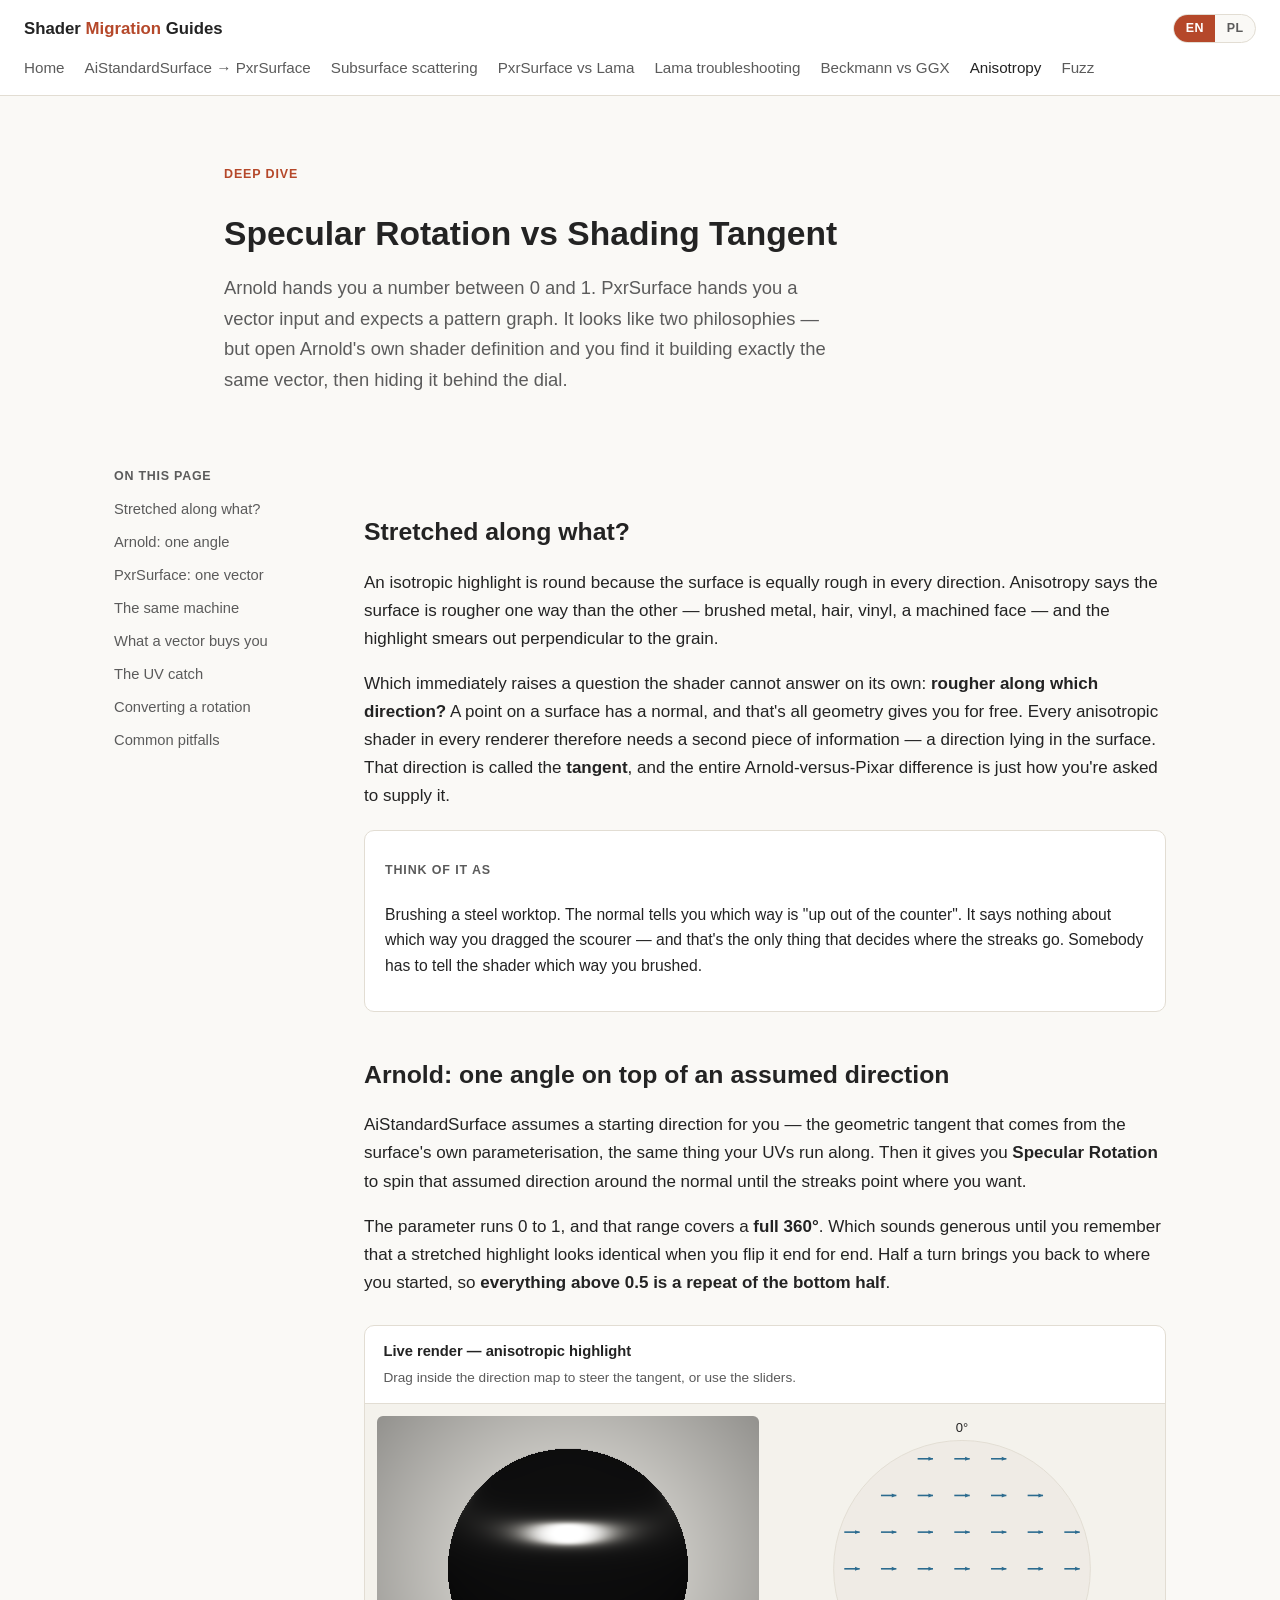
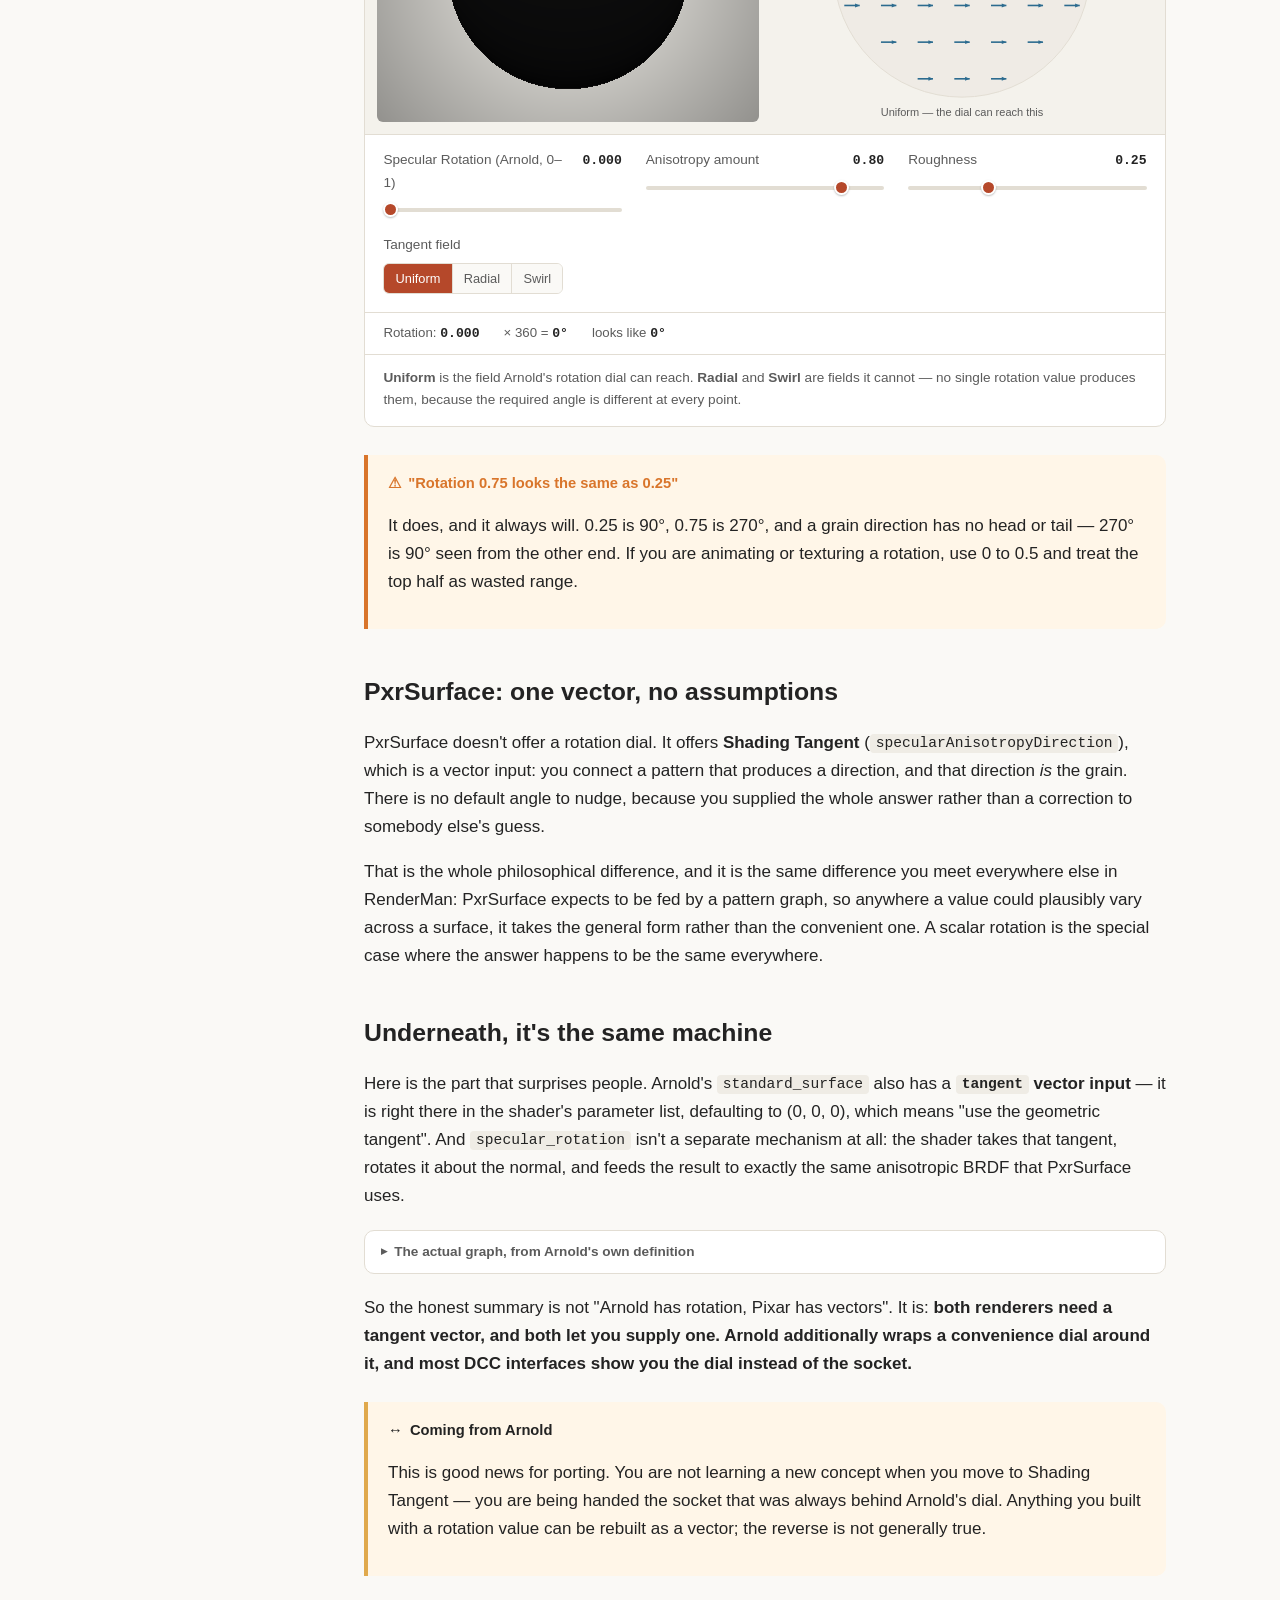
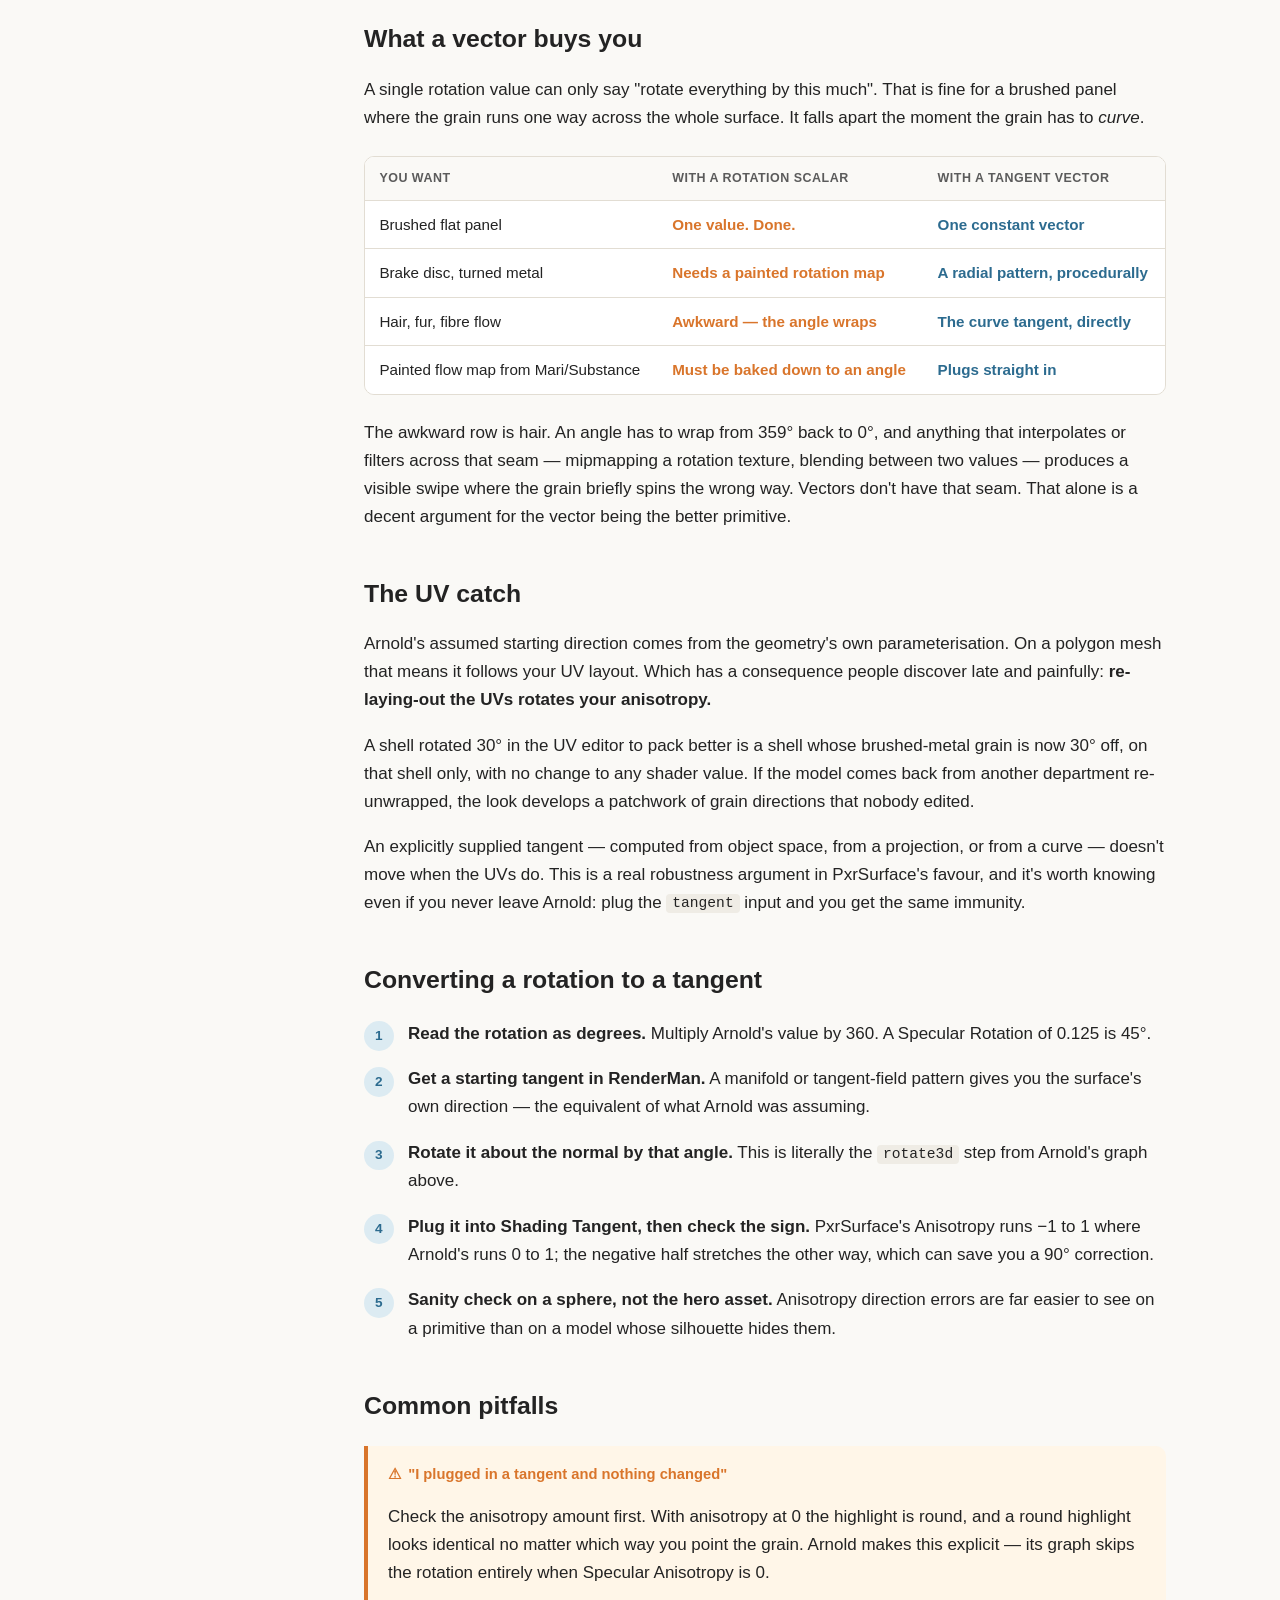
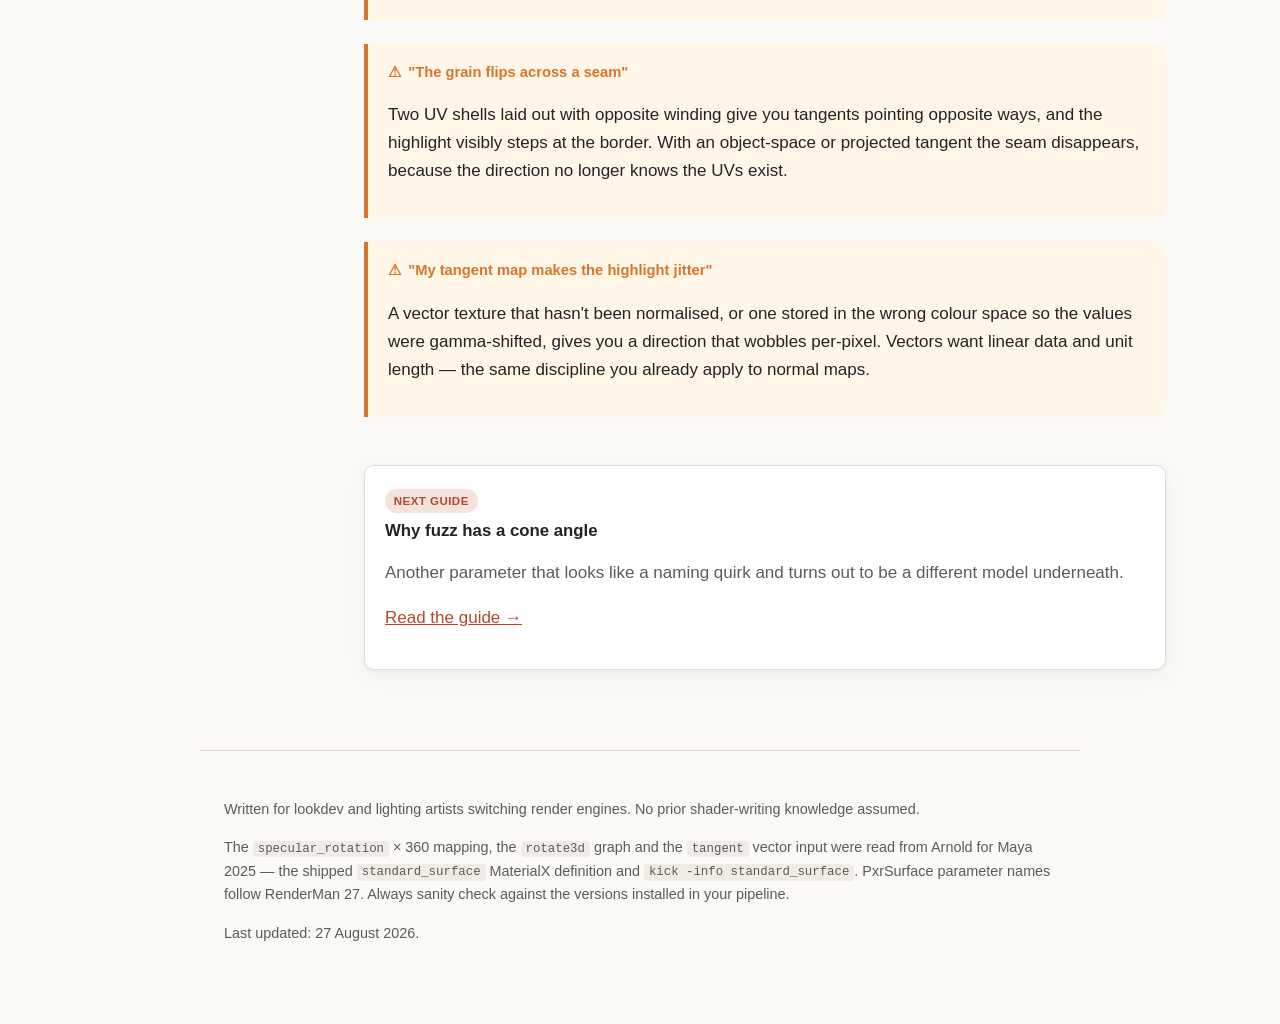
==== commit 286701c2: "Add Lama troubleshooting page lama.html closes with five pitfalls, but they are organised by concept" ====
--- a/aniso.html
+++ b/aniso.html
@@ -24,6 +24,7 @@
     <a href="guide.html">AiStandardSurface → PxrSurface</a>
     <a href="sss.html">Subsurface scattering</a>
     <a href="lama.html">PxrSurface vs Lama</a>
+    <a href="lama-debug.html">Lama troubleshooting</a>
     <a href="spec.html">Beckmann vs GGX</a>
     <a href="aniso.html" class="active">Anisotropy</a>
     <a href="fuzz.html">Fuzz</a>
--- a/assets/css/style.css
+++ b/assets/css/style.css
@@ -534,6 +534,12 @@
   display: grid;
   grid-template-columns: 1fr 1fr;
   gap: 0.75rem;
+}
+
+/* Two stacked stage rows in the same card (e.g. a schematic above a
+   curve+render split) get a visible seam between them. */
+.viz__stage + .viz__stage {
+  border-top: 1px solid var(--border);
 }
 
 @media (max-width: 620px) {
